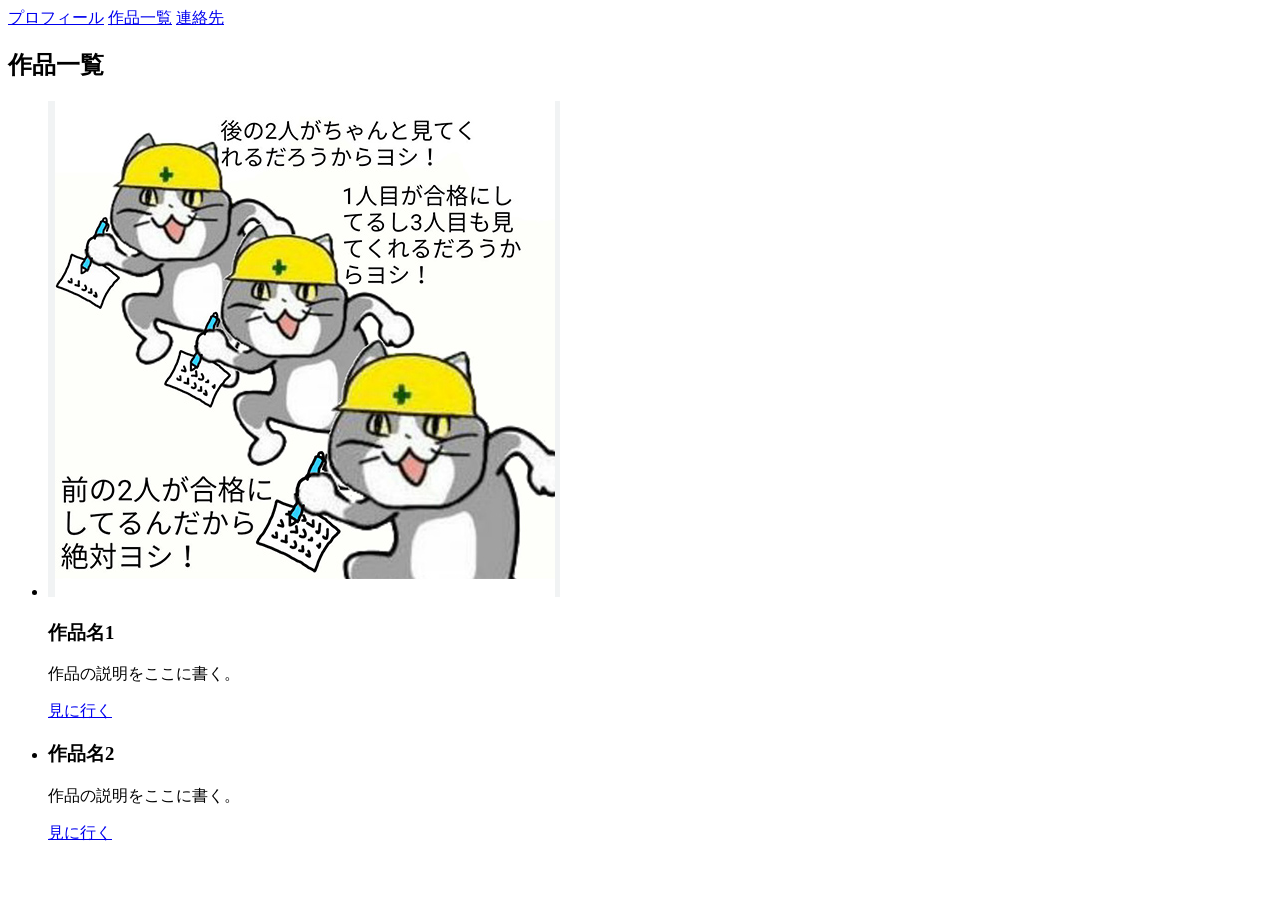
==== works.html @ 27fe00e4 "Create works.html for portfolio project" ====
<!DOCTYPE html>
<html lang="ja">
<head>
  <meta charset="UTF-8">
  <title>作品一覧 - My Portfolio</title>
  <link href="https://fonts.googleapis.com/css2?family=M+PLUS+Rounded+1c:wght@400;700;800&display=swap" rel="stylesheet">
  <link rel="stylesheet" href="style.css">
</head>
<body>
  <nav class="sidebar">
    <a href="index.html">プロフィール</a>
    <a href="works.html">作品一覧</a>
    <a href="index.html#contact">連絡先</a>
  </nav>
  <main>
    <h2>作品一覧</h2>
    <ul>
      <li>
        <img src="2026-08-04_14h11_37.png" alt="作品名1のイメージ">
        <h3>作品名1</h3>
        <p>作品の説明をここに書く。</p>
        <a href="https://example.com">見に行く</a>
      </li>
      <li>
        <h3>作品名2</h3>
        <p>作品の説明をここに書く。</p>
        <a href="https://example.com">見に行く</a>
      </li>
    </ul>
  </main>
</body>
</html>
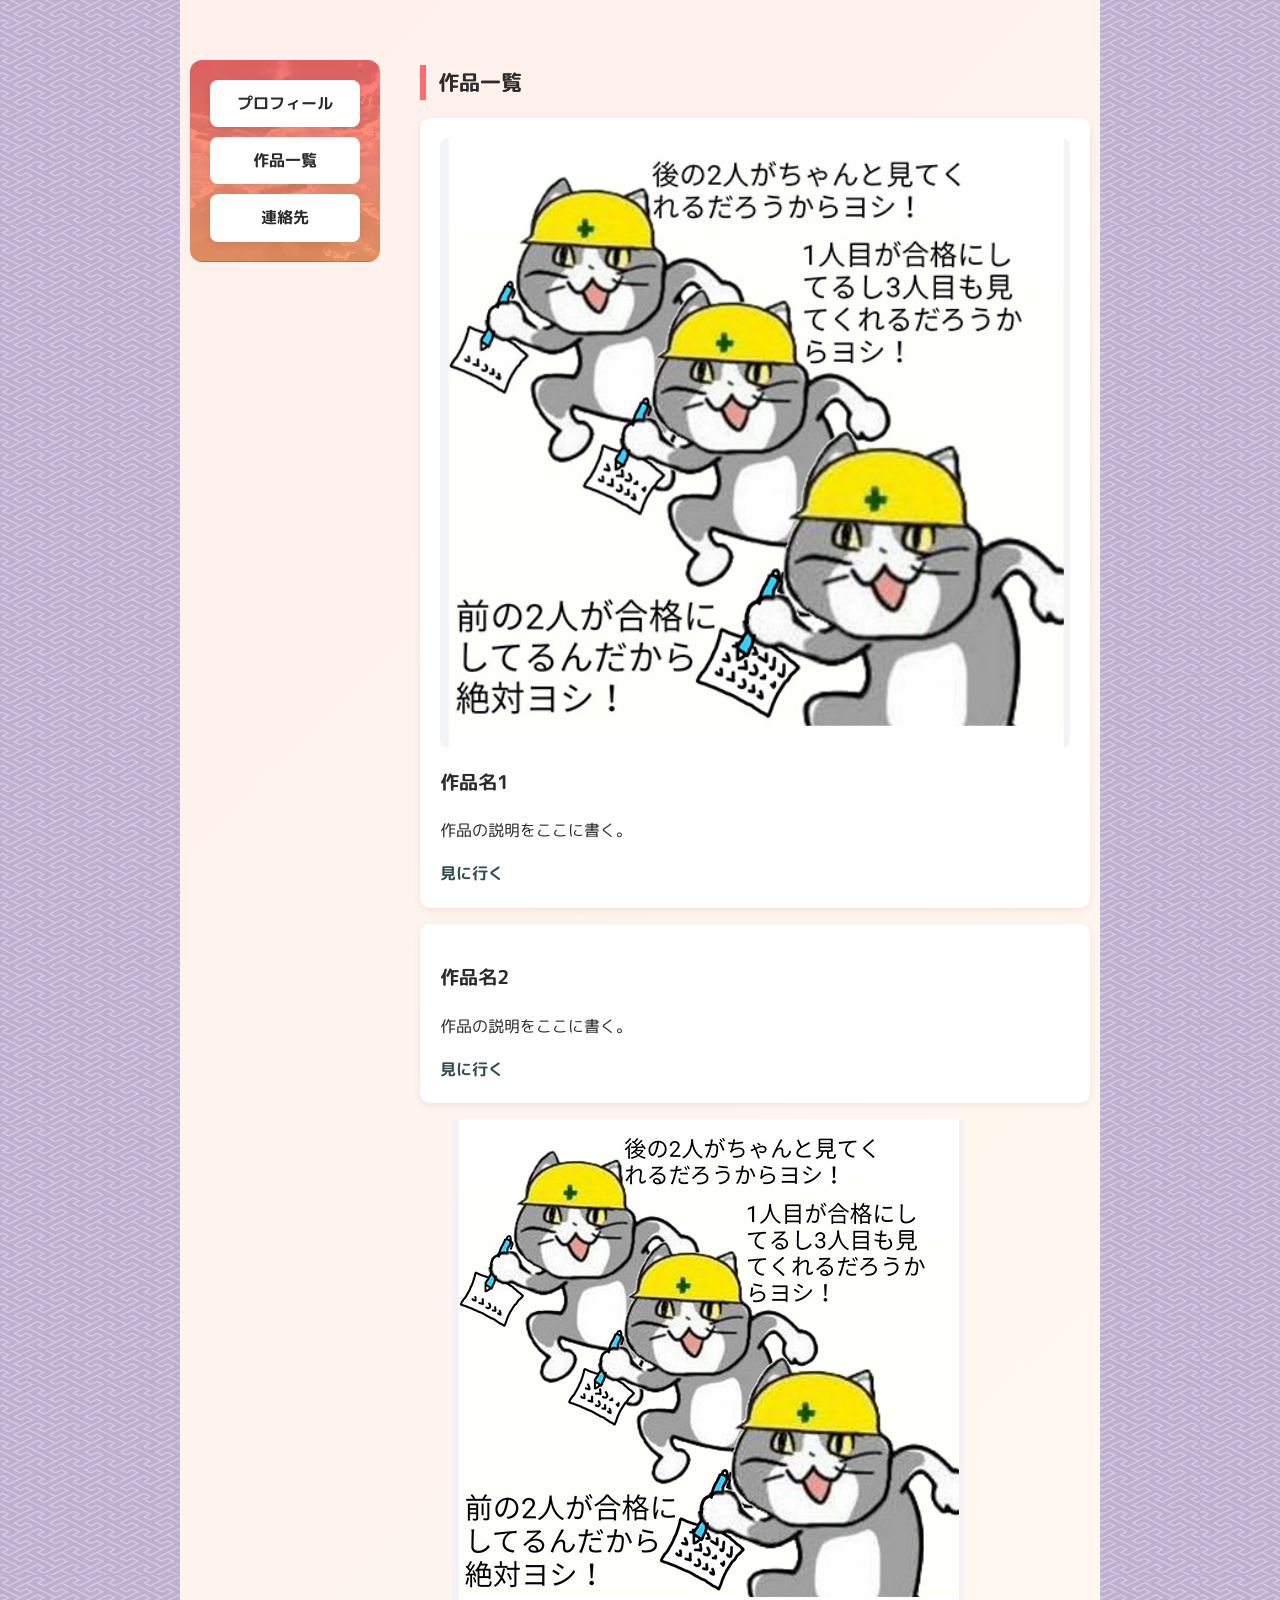
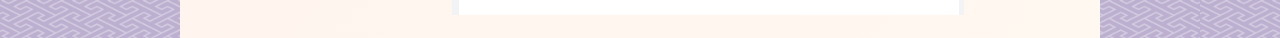
==== commit 135cd61b: "Update works.html" ====
--- a/works.html
+++ b/works.html
@@ -16,7 +16,7 @@
     <h2>作品一覧</h2>
     <ul>
       <li>
-        <img src="2026-08-04_14h11_37.png" alt="作品名1のイメージ">
+        <a href="#work1" class="zoom"><img src="2026-08-04_14h11_37.png" alt="作品名1のイメージ"></a>
         <h3>作品名1</h3>
         <p>作品の説明をここに書く。</p>
         <a href="https://example.com">見に行く</a>
@@ -27,6 +27,9 @@
         <a href="https://example.com">見に行く</a>
       </li>
     </ul>
+    <div class="lightbox" id="work1">
+  　　<a href="#_"><img src="2026-08-04_14h11_37.png" alt="作品名1のイメージ"></a>
+　　</div>
   </main>
 </body>
 </html>
--- a/style.css
+++ b/style.css
@@ -0,0 +1,133 @@
+html {
+  background-image: url('testimage.png');
+  background-repeat: repeat;
+  background-size: 400px;
+}
+body {
+  font-family: "M PLUS Rounded 1c", sans-serif;
+  max-width: 900px;
+  margin: 0 auto;
+  padding:15px 10px;
+  line-height: 1.7;
+  color: #2b2b2b;
+  background: linear-gradient(135deg, #fff0eb, #fff8f0);
+  display: flex;
+  gap: 40px;
+  align-items: flex-start;
+  min-height: 100vh;
+}
+h1 {
+  font-size: 2.2em;
+  margin-bottom: 4px;
+}
+h2 {
+  margin-top: 50px;
+  font-size: 1.3em;
+  border-left: 6px solid #ff6b6b;
+  padding-left: 12px;
+}
+ul {
+  padding: 0;
+}
+li {
+  list-style: none;
+  background: white;
+  border-radius: 10px;
+  padding: 20px;
+  margin-bottom: 16px;
+  box-shadow: 0 2px 8px rgba(0,0,0,0.08);
+  transition: transform 0.2s;
+}
+li:hover {
+  transform: translateY(-3px);
+}
+li img {
+  width: 100%;
+  border-radius: 8px;
+  margin-bottom: 12px;
+  object-fit: contain;
+  display: block;
+}
+a {
+  color: #2f4f4f;
+  font-weight: bold;
+  text-decoration: none;
+}
+a:hover {
+  text-decoration: underline;
+}
+header {
+  background-image: linear-gradient(135deg, rgba(255,107,107,0.85), rgba(255,160,107,0.85)), url('header-bg.jpg.jpg');
+  background-size: cover;
+  background-position: center;
+  color: white;
+  padding: 50px 30px;
+  border-radius: 12px;
+  margin-bottom: 20px;
+}
+header h1 {
+  color: white;
+  margin: 0 0 10px 0;
+}
+header p {
+  color: white;
+  opacity: 0.9;
+  margin: 0;
+}
+main {
+  flex: 1;
+  min-width: 0;
+}
+.sidebar {
+  width: 150px;
+  flex-shrink: 0;
+  position: sticky;
+  top: 60px;
+  display: flex;
+  flex-direction: column;
+  gap: 10px;
+  background-image: linear-gradient(180deg, rgba(255,107,107,0.85), rgba(255,160,107,0.85)), url('header-bg.jpg.jpg');
+  background-size: cover;
+  background-position: center;
+  padding: 20px;
+  border-radius: 12px;
+}
+.sidebar a {
+  background: white;
+  color: #2b2b2b;
+  text-decoration: none;
+  font-weight: bold;
+  padding: 10px 14px;
+  border-radius: 8px;
+  box-shadow: 0 2px 8px rgba(0,0,0,0.08);
+  text-align: center;
+}
+.sidebar a:hover {
+  color: #ff6b6b;
+}
+.sns {
+  display: flex;
+  flex-wrap: wrap;
+  gap: 12px;
+  margin-top: 16px;
+}
+
+.sns a {
+  background: white;
+  padding: 8px 18px;
+  border-radius: 20px;
+  box-shadow: 0 2px 8px rgba(0,0,0,0.08);
+}
+
+.sns a:hover {
+  color: #ff6b6b;
+  text-decoration: none;
+}
+footer {
+  margin-top: 60px;
+  padding-top: 20px;
+  border-top: 1px solid rgba(0,0,0,0.15);
+  font-size: 0.85em;
+  color: #777;
+  text-align: center;
+}
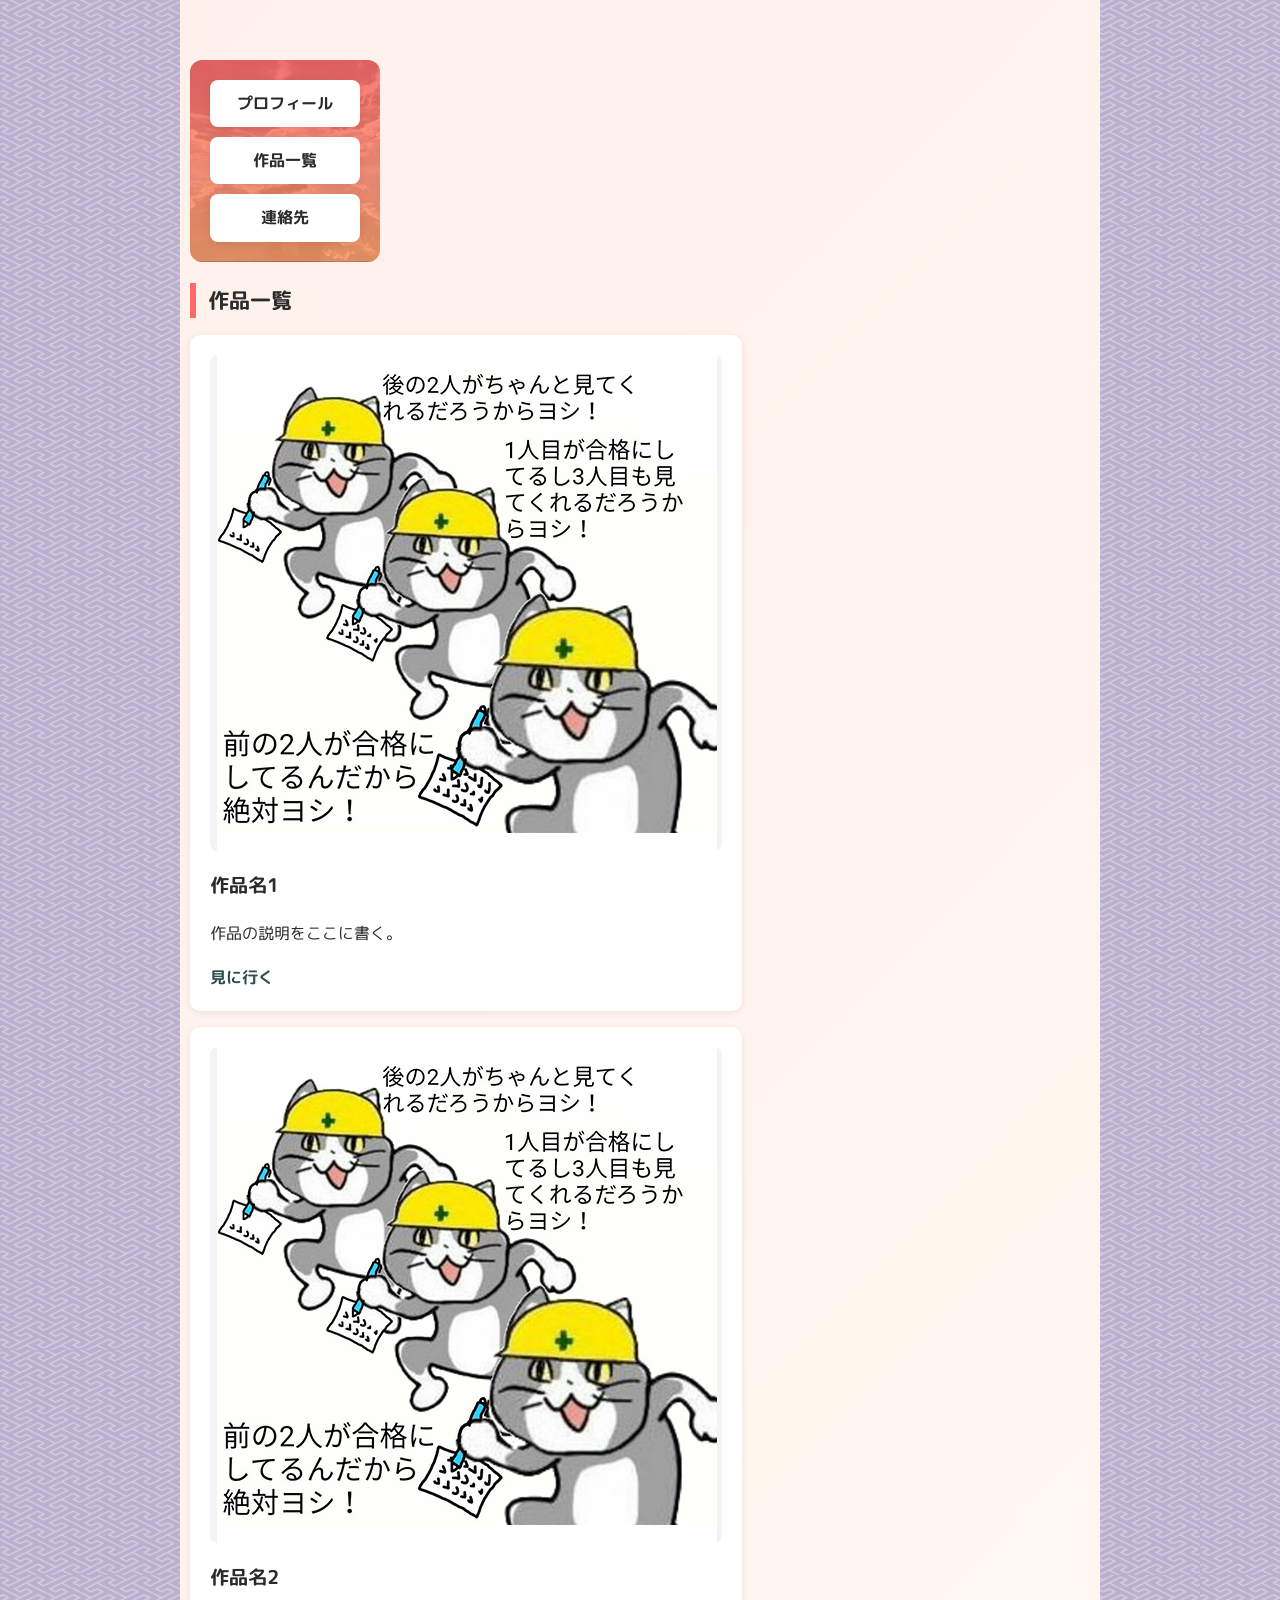
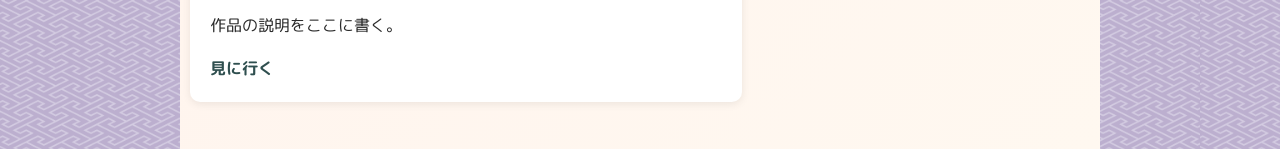
==== commit 317083f8: "Update works.html" ====
--- a/works.html
+++ b/works.html
@@ -1,5 +1,6 @@
 <!DOCTYPE html>
 <html lang="ja">
+<ul class="works">
 <head>
   <meta charset="UTF-8">
   <title>作品一覧 - My Portfolio</title>
@@ -22,11 +23,15 @@
         <a href="https://example.com">見に行く</a>
       </li>
       <li>
+        <a href="#work2" class="zoom"><img src="2026-08-04_14h11_37.png" alt="作品名2のイメージ"></a>
         <h3>作品名2</h3>
         <p>作品の説明をここに書く。</p>
         <a href="https://example.com">見に行く</a>
-      </li>
+</li>
     </ul>
+    <div class="lightbox" id="work2">
+  　　<a href="#_"><img src="2026-08-04_14h11_37.png" alt="作品名2のイメージ"></a>
+　　</div>
     <div class="lightbox" id="work1">
   　　<a href="#_"><img src="2026-08-04_14h11_37.png" alt="作品名1のイメージ"></a>
 　　</div>
--- a/style.css
+++ b/style.css
@@ -131,3 +131,34 @@
   color: #777;
   text-align: center;
 }
+a.zoom img {
+  cursor: zoom-in;
+}
+
+.lightbox {
+  display: none;
+  position: fixed;
+  top: 0;
+  left: 0;
+  width: 100%;
+  height: 100%;
+  background: rgba(0,0,0,0.85);
+  z-index: 100;
+}
+
+.lightbox:target {
+  display: block;
+}
+
+.lightbox a {
+  display: flex;
+  width: 100%;
+  height: 100%;
+  align-items: center;
+  justify-content: center;
+}
+
+.lightbox img {
+  max-width: 92vw;
+  max-height: 92vh;
+}
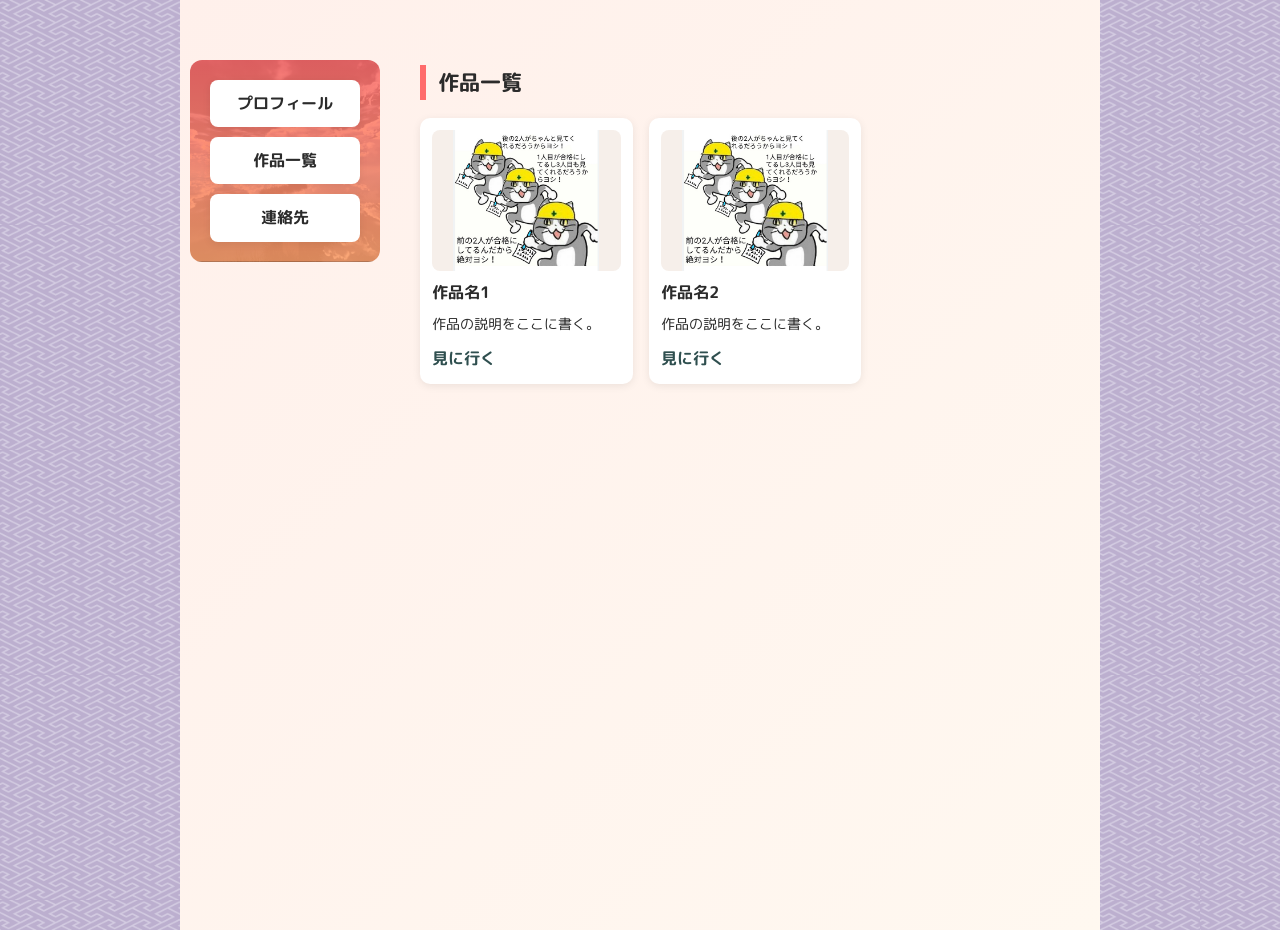
==== commit ddf5e3a8: "Update works.html" ====
--- a/works.html
+++ b/works.html
@@ -1,6 +1,5 @@
 <!DOCTYPE html>
 <html lang="ja">
-<ul class="works">
 <head>
   <meta charset="UTF-8">
   <title>作品一覧 - My Portfolio</title>
@@ -15,7 +14,7 @@
   </nav>
   <main>
     <h2>作品一覧</h2>
-    <ul>
+    <ul class="works">
       <li>
         <a href="#work1" class="zoom"><img src="2026-08-04_14h11_37.png" alt="作品名1のイメージ"></a>
         <h3>作品名1</h3>
--- a/style.css
+++ b/style.css
@@ -162,3 +162,29 @@
   max-width: 92vw;
   max-height: 92vh;
 }
+.works {
+  display: grid;
+  grid-template-columns: repeat(auto-fill, minmax(min(200px, 100%), 1fr));
+  gap: 16px;
+}
+
+.works li {
+  margin-bottom: 0;
+  padding: 12px;
+}
+
+.works li img {
+  aspect-ratio: 4 / 3;
+  background: #f6efea;
+  margin-bottom: 8px;
+}
+
+.works h3 {
+  font-size: 1em;
+  margin: 0 0 6px;
+}
+
+.works p {
+  font-size: 0.9em;
+  margin: 0 0 8px;
+}
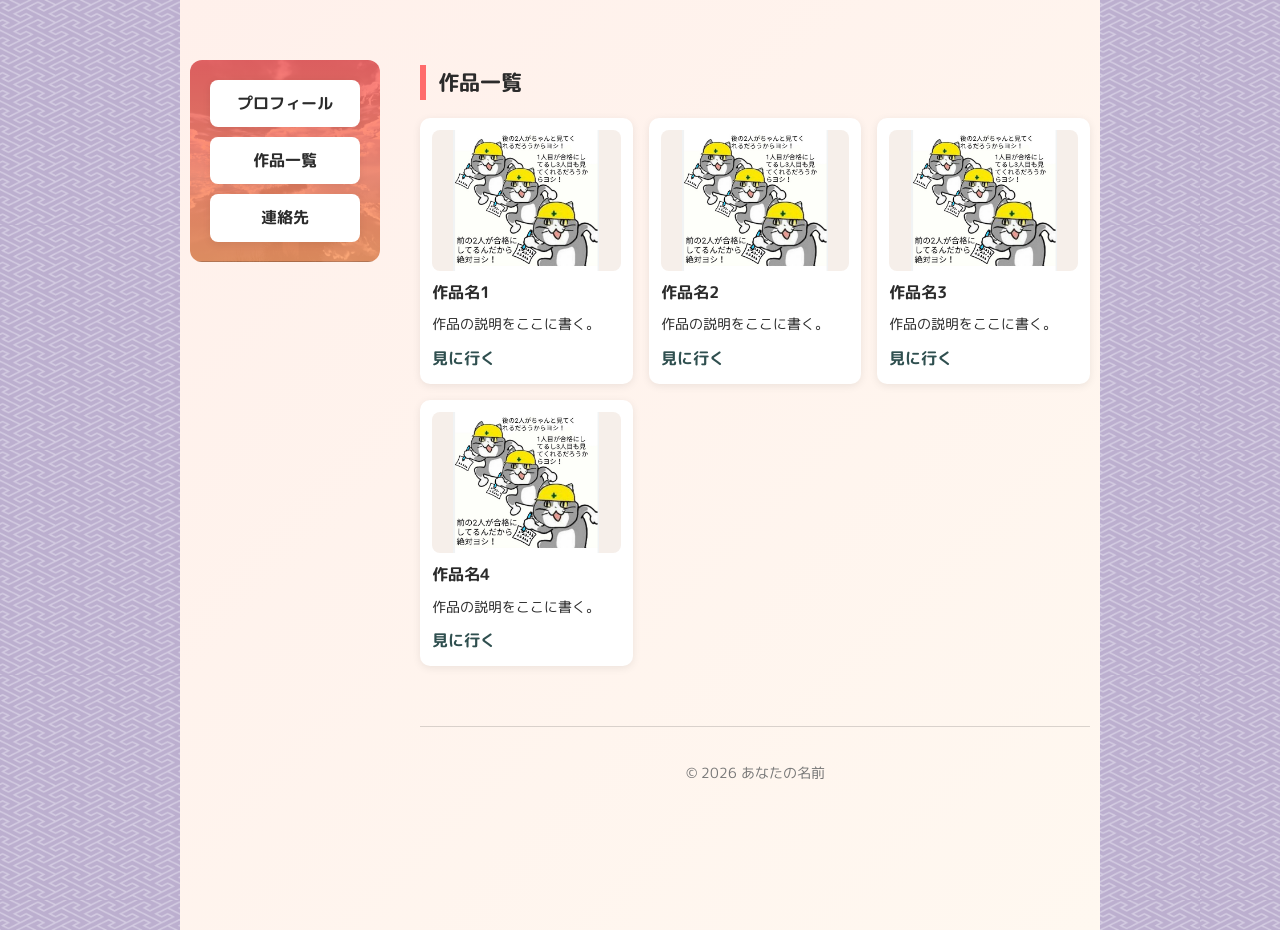
==== commit ec9eb5fa: "Update works.html" ====
--- a/works.html
+++ b/works.html
@@ -12,8 +12,11 @@
     <a href="works.html">作品一覧</a>
     <a href="index.html#contact">連絡先</a>
   </nav>
+
   <main>
     <h2>作品一覧</h2>
+
+    <!-- 作品カード -->
     <ul class="works">
       <li>
         <a href="#work1" class="zoom"><img src="2026-08-04_14h11_37.png" alt="作品名1のイメージ"></a>
@@ -26,14 +29,38 @@
         <h3>作品名2</h3>
         <p>作品の説明をここに書く。</p>
         <a href="https://example.com">見に行く</a>
-</li>
+      </li>
+      <li>
+        <a href="#work3" class="zoom"><img src="2026-08-04_14h11_37.png" alt="作品名3のイメージ"></a>
+        <h3>作品名3</h3>
+        <p>作品の説明をここに書く。</p>
+        <a href="https://example.com">見に行く</a>
+      </li>
+      <li>
+        <a href="#work4" class="zoom"><img src="2026-08-04_14h11_37.png" alt="作品名4のイメージ"></a>
+        <h3>作品名4</h3>
+        <p>作品の説明をここに書く。</p>
+        <a href="https://example.com">見に行く</a>
+      </li>
     </ul>
+
+    <!-- クリックで拡大する幕(カードと同じ番号) -->
+    <div class="lightbox" id="work1">
+      <a href="#_"><img src="2026-08-04_14h11_37.png" alt="作品名1のイメージ"></a>
+    </div>
     <div class="lightbox" id="work2">
-  　　<a href="#_"><img src="2026-08-04_14h11_37.png" alt="作品名2のイメージ"></a>
-　　</div>
-    <div class="lightbox" id="work1">
-  　　<a href="#_"><img src="2026-08-04_14h11_37.png" alt="作品名1のイメージ"></a>
-　　</div>
+      <a href="#_"><img src="2026-08-04_14h11_37.png" alt="作品名2のイメージ"></a>
+    </div>
+    <div class="lightbox" id="work3">
+      <a href="#_"><img src="2026-08-04_14h11_37.png" alt="作品名3のイメージ"></a>
+    </div>
+    <div class="lightbox" id="work4">
+      <a href="#_"><img src="2026-08-04_14h11_37.png" alt="作品名4のイメージ"></a>
+    </div>
+
+    <footer>
+      <p>&copy; 2026 あなたの名前</p>
+    </footer>
   </main>
 </body>
 </html>
